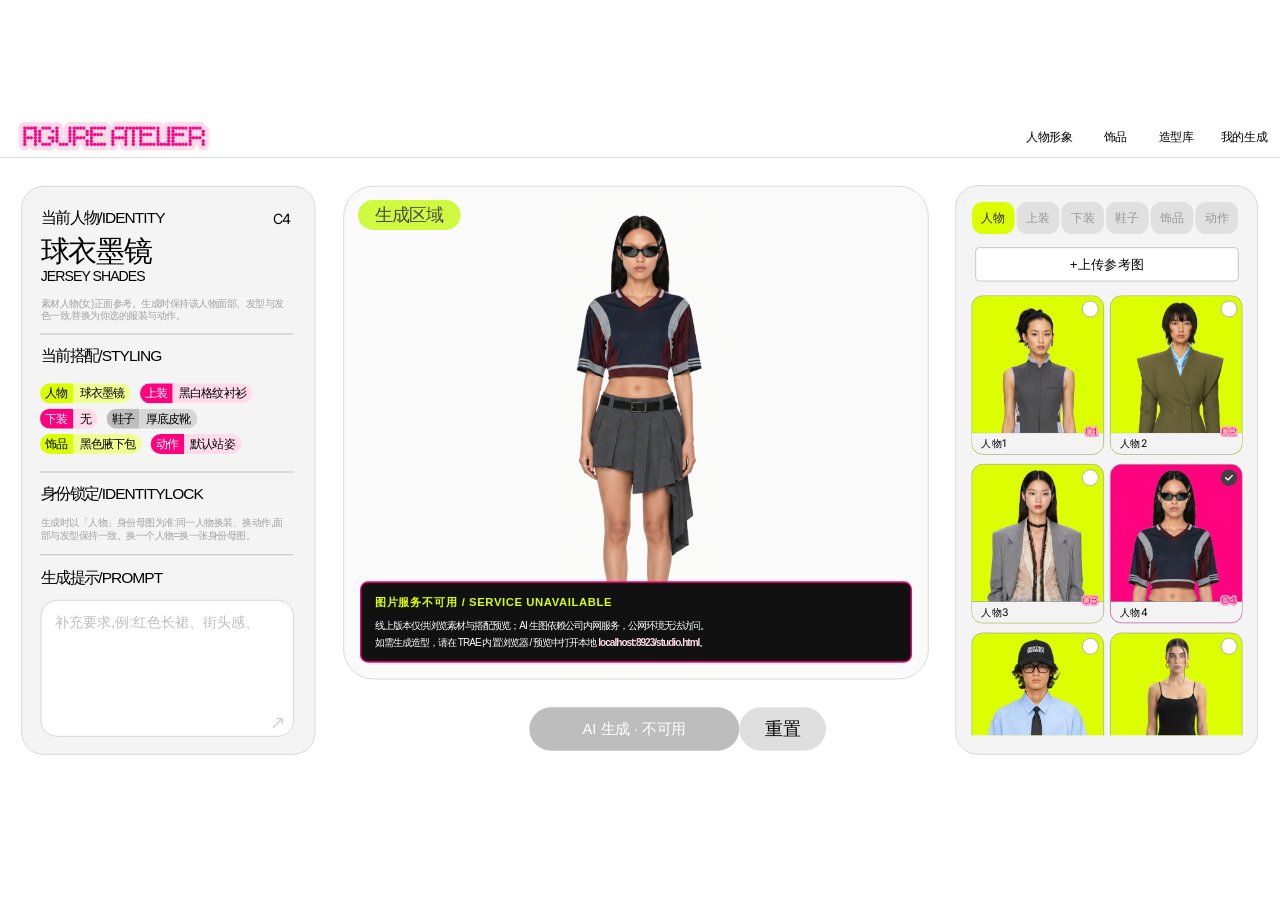
==== studio.html @ 734ce67c "服装拆分为「上装」「下装」两个板块，支持上下装自由组合 - 素材库 24 件服装按属性分为 17 件上装、7 件下装，各板块独立单选 - 短语表拆为 TOP_PHRASES/BOTTOM_PHRASE" ====
<!DOCTYPE html>
<html lang="zh-CN">
<head>
    <meta charset="UTF-8">
    <meta name="viewport" content="width=device-width, initial-scale=1.0">
    <title>生成工作室 — FIGURE ATELIER</title>
    <link rel="preconnect" href="https://fonts.googleapis.com">
    <link rel="preconnect" href="https://fonts.gstatic.com" crossorigin>
    <link href="https://fonts.googleapis.com/css2?family=Covered+By+Your+Grace&family=Inter:wght@400;500;700&family=Silkscreen:wght@400;700&display=swap" rel="stylesheet">
    <link rel="stylesheet" href="studio.css?v=8">
</head>
<body>

<div class="stage" id="stage">

    <!-- ===== 顶栏 ===== -->
    <a class="nav-logo" href="atelier.html" aria-label="返回首页 FIGURE ATELIER"><img src="images/figma-home/nav_logo.png" alt="FIGURE ATELIER"></a>
    <a class="nav-link" style="left:1539px" href="atelier.html#people">人物形象</a>
    <a class="nav-link" style="left:1655.5px" href="atelier.html#accessories">饰品</a>
    <a class="nav-link" style="left:1737.8px" href="atelier.html#accessories">造型库</a>
    <a class="nav-link" style="left:1831px" href="#" id="navMine">我的生成</a>
    <div class="nav-line"></div>

    <!-- ===== 左栏：人物信息 / 搭配 / 提示 ===== -->
    <section class="panel-card left-card">
        <div class="lp-label" style="top:30.1px">当前人物/IDENTITY</div>
        <span class="lp-no" id="lookNo">C4</span>
        <div class="lp-name" id="lookName">球衣墨镜</div>
        <div class="lp-en" id="lookEn">JERSEY SHADES</div>
        <p class="lp-desc" id="lookDesc" style="top:165.1px"></p>

        <div class="lp-hr" style="top:220px"></div>
        <div class="lp-label" style="top:238px">当前搭配/STYLING</div>
        <div class="chip-row" id="chipRow"></div>

        <div class="lp-hr" style="top:427px"></div>
        <div class="lp-label" style="top:445px">身份锁定/IDENTITYLOCK</div>
        <p class="lp-desc" style="top:494px;width:365px">生成时以「人物」身份母图为准:同一人物换装、换动作,面部与发型保持一致。换一个人物=换一张身份母图。</p>

        <div class="lp-hr" style="top:551px"></div>
        <div class="lp-label" style="top:570px">生成提示/PROMPT</div>
        <textarea class="prompt-input" id="promptInput" placeholder="补充要求,例:红色长裙、街头感、"></textarea>
        <svg class="prompt-arrow" width="18" height="19" viewBox="0 0 18 19" fill="none">
            <path d="M2 16.5 L15.5 3" stroke="#CCCCCC" stroke-width="2" stroke-linecap="round"/>
            <path d="M7.5 3 H15.5 V11" stroke="#CCCCCC" stroke-width="2" stroke-linecap="round" stroke-linejoin="round"/>
        </svg>
    </section>

    <!-- ===== 中栏：生成区 ===== -->
    <section class="panel-card stage-card">
        <div class="stage-tag">生成区域</div>
        <div class="stage-img-wrap">
            <img class="stage-img" id="stageImg" src="" alt="当前人物造型">
        </div>

        <div class="stage-overlay" id="overlay">
            <div class="scan-frame">
                <div class="scan-line"></div>
            </div>
            <div class="gen-label">
                GENERATING
                <span class="cn" id="genCn">人物换装生成中…</span>
            </div>
        </div>

        <div class="history-bar" id="historyBar"></div>

        <div class="svc-warn" id="svcWarn" hidden>
            <div class="svc-warn-title">图片服务不可用 / SERVICE UNAVAILABLE</div>
            <div id="svcWarnBody">
                当前浏览器无法访问 AI 图片生成服务。<br>
                请在 <b>TRAE 内置浏览器 / 预览</b> 中打开 <b>localhost:8923/studio.html</b> 使用生成功能。
            </div>
        </div>
    </section>

    <button class="act-btn gen-btn" id="genBtn" type="button">生成造型</button>
    <button class="act-btn reset-btn" id="resetBtn" type="button">重置</button>

    <!-- ===== 右栏：资源库 ===== -->
    <section class="panel-card right-card">
        <div class="lib-tabs" id="libTabs">
            <button class="lib-tab" style="left:24px" data-tab="person" type="button">人物</button>
            <button class="lib-tab" style="left:91px" data-tab="top" type="button">上装</button>
            <button class="lib-tab" style="left:158px" data-tab="bottom" type="button">下装</button>
            <button class="lib-tab" style="left:225px" data-tab="shoes" type="button">鞋子</button>
            <button class="lib-tab" style="left:292px" data-tab="accessory" type="button">饰品</button>
            <button class="lib-tab" style="left:359px" data-tab="pose" type="button">动作</button>
        </div>
        <button class="lib-upload-btn" id="libUploadBtn" type="button">+上传参考图</button>
        <input type="file" id="libFileInput" accept="image/*" multiple hidden>
        <div class="lib-grid" id="libGrid"></div>
    </section>

</div>

<script src="atelier-data.js?v=9"></script>
<script src="studio.js?v=17"></script>
<script>
    (function () {
        var DESIGN_W = 1920, DESIGN_H = 1002;
        function fit() {
            var s = Math.min(window.innerWidth / DESIGN_W, window.innerHeight / DESIGN_H, 1);
            var stage = document.getElementById('stage');
            stage.style.transform = 'translate(-50%, -50%) scale(' + s + ')';
            stage.style.left = '50%';
            stage.style.top = '50%';
            stage.style.marginLeft = '0';
        }
        window.addEventListener('resize', fit);
        fit();
    })();
</script>
</body>
</html>
---- studio.css ----
/* ============================================================
   FIGURE ATELIER — 生成工作室 studio.css
   按 Figma「生成页面」18:1319 (1920×1002) 1:1 复刻
   ============================================================ */

:root {
    --acid: #DBFE01;
    --acid-soft: #EFFF92;
    --acid-tab: #DBFE04;
    --acid-tag: #D0FA3F;
    --pink: #FF007F;
    --pink-soft: #FFDBE9;
    --ink: #000000;
    --card: #F4F4F4;
    --card-line: #C7C7C7;
    --stage-bg: #FAFAFA;
    --chip-grey: #BDBDBD;
    --chip-grey-soft: #D7D7D7;
    --tab-off: #E0E0E0;
    --reset: #DEDEDE;
    --foot: #F3F3F3;
    --desc: #A1A1A1;
    --font-sans: 'PingFang SC', 'Hiragino Sans GB', -apple-system, 'Microsoft YaHei', sans-serif;
    --font-inter: 'Inter', 'PingFang SC', sans-serif;
    --font-hand: 'Covered By Your Grace', 'PingFang SC', cursive;
}

* { margin: 0; padding: 0; box-sizing: border-box; }

html, body {
    background: #FFFFFF;
    font-family: var(--font-sans);
    letter-spacing: -0.09em;
    color: var(--ink);
    overflow: hidden;
    width: 100%;
    height: 100%;
}

button { font-family: inherit; cursor: pointer; }
a { text-decoration: none; color: inherit; }

/* ===== 固定画布 + 等比缩放 ===== */
.stage {
    position: absolute;
    left: 50%;
    top: 50%;
    width: 1920px;
    height: 1002px;
    transform-origin: center center;
}

/* ===== 顶栏 ===== */
.nav-logo {
    position: absolute;
    left: 28px;
    top: 9px;
    width: 285.5px;
    height: 43px;
    z-index: 5;
    display: block;
    cursor: pointer;
}
.nav-logo img {
    display: block;
    width: 100%;
    height: 100%;
    transition: opacity 0.15s ease;
}
.nav-logo:hover img { opacity: 0.7; }

.nav-link {
    position: absolute;
    top: 18.5px;
    font-size: 18.5px;
    line-height: 25px;
    font-weight: 400;
    color: var(--ink);
    white-space: nowrap;
}
.nav-link:hover { color: var(--pink); }

.nav-line {
    position: absolute;
    left: -16px;
    top: 62px;
    width: 1940px;
    height: 1px;
    background: #CDCDCD;
}

/* ===== 三栏卡片 ===== */
.panel-card {
    position: absolute;
    background: var(--card);
    border: 1px solid var(--card-line);
}

.left-card {
    left: 32px;
    top: 105px;
    width: 441px;
    height: 853px;
    border-radius: 33px;
}

.stage-card {
    left: 515px;
    top: 105px;
    width: 878px;
    height: 740px;
    background: var(--stage-bg);
    border-radius: 45px;
    overflow: hidden;
}

.right-card {
    left: 1433px;
    top: 104px;
    width: 454px;
    height: 854px;
    border-radius: 34px;
}

/* ===== 左栏：当前人物 ===== */
.lp-label {
    position: absolute;
    left: 28.2px;
    font-size: 23.26px;
    line-height: 32.6px;
    font-weight: 400;
    color: var(--ink);
    white-space: nowrap;
}

.lp-no {
    position: absolute;
    top: 35.9px;
    right: 38px;
    font-family: var(--font-inter);
    font-size: 21.14px;
    line-height: 25.6px;
    color: var(--ink);
}

.lp-name {
    position: absolute;
    left: 28.2px;
    top: 67px;
    font-size: 43.1px;
    line-height: 60.3px;
    font-weight: 500;
    color: var(--ink);
    white-space: nowrap;
}

.lp-en {
    position: absolute;
    left: 28.2px;
    top: 119.5px;
    font-size: 21.14px;
    line-height: 29.6px;
    font-weight: 400;
    color: var(--ink);
    white-space: nowrap;
}

.lp-desc {
    position: absolute;
    left: 28px;
    width: 375px;
    font-size: 15px;
    line-height: 19.3px;
    letter-spacing: -0.05em;
    font-weight: 400;
    color: #A2A2A2;
}

.lp-hr {
    position: absolute;
    left: 27.2px;
    width: 380.3px;
    height: 2px;
    background: #CCCCCC;
}

/* ===== chips 当前搭配 ===== */
.chip-row {
    position: absolute;
    left: 27px;
    top: 294.6px;
    width: 385px;
    display: flex;
    flex-wrap: wrap;
    gap: 8px 13.8px;
}

.chip {
    display: inline-flex;
    height: 30px;
    border-radius: 15px;
    overflow: hidden;
    font-size: 18px;
    line-height: 30px;
    font-weight: 400;
}
.chip .k {
    width: 49.5px;
    text-align: center;
    flex: none;
}
.chip .v {
    padding: 0 10px;
    white-space: nowrap;
}

.chip-person .k,
.chip-accessory .k { background: var(--acid); color: var(--ink); }
.chip-person .v,
.chip-accessory .v { background: var(--acid-soft); color: var(--ink); }

.chip-top .k,
.chip-bottom .k,
.chip-pose .k { background: var(--pink); color: #FFFFFF; }
.chip-top .v,
.chip-bottom .v,
.chip-pose .v { background: var(--pink-soft); color: var(--ink); }

.chip-shoes .k { background: var(--chip-grey); color: var(--ink); }
.chip-shoes .v { background: var(--chip-grey-soft); color: var(--ink); }

/* ===== 提示输入框 ===== */
.prompt-input {
    position: absolute;
    left: 28px;
    top: 620px;
    width: 380px;
    height: 205px;
    background: #FFFFFF;
    border: 1px solid #C5C5C5;
    border-radius: 24px;
    padding: 17px 21px;
    font-family: inherit;
    font-size: 21px;
    line-height: 29.4px;
    color: var(--ink);
    outline: none;
    resize: none;
}
.prompt-input::placeholder { color: #BDBDBD; }
.prompt-input:focus { border-color: var(--pink); }

.prompt-arrow {
    position: absolute;
    left: 375px;
    top: 795px;
    width: 17.5px;
    height: 18.5px;
    z-index: 3;
    pointer-events: none;
}

/* ===== 中栏：生成区 ===== */
.stage-tag {
    position: absolute;
    left: 21px;
    top: 20px;
    width: 154px;
    height: 45px;
    background: var(--acid-tag);
    border-radius: 22.5px;
    font-size: 26.7px;
    line-height: 45px;
    text-align: center;
    color: #4B4B4B;
    z-index: 4;
}

.stage-img-wrap {
    position: absolute;
    left: 321px;
    top: 13px;
    width: 255px;
    height: 727px;
    z-index: 2;
    transition: left 0.25s ease, top 0.25s ease, width 0.25s ease, height 0.25s ease, transform 0.25s ease;
}
.stage-img {
    width: 100%;
    height: 100%;
    object-fit: contain;
    display: block;
}

/* AI 生成结果：3:4 大图居中于生成卡（卡 878×740） */
.stage-img-wrap.is-gen {
    left: 50%;
    top: 50%;
    width: 525px;
    height: 700px;
    transform: translate(-50%, -50%);
}

/* 生成中遮罩 */
.stage-overlay {
    position: absolute;
    inset: 0;
    background: rgba(250, 250, 250, 0.92);
    display: none;
    align-items: center;
    justify-content: center;
    flex-direction: column;
    gap: 24px;
    z-index: 10;
}
.stage-overlay.visible { display: flex; }

.scan-frame {
    width: 280px;
    height: 420px;
    border: 2px solid var(--pink);
    border-radius: 24px;
    position: relative;
    overflow: hidden;
}
.scan-line {
    position: absolute;
    left: 0;
    right: 0;
    height: 4px;
    background: var(--acid);
    animation: scan 1.4s ease-in-out infinite alternate;
}
@keyframes scan {
    from { top: 8px; }
    to { top: 408px; }
}

.gen-label {
    font-family: var(--font-inter);
    font-size: 22px;
    font-weight: 700;
    letter-spacing: 0.18em;
    color: var(--pink);
    text-align: center;
}
.gen-label .cn {
    display: block;
    font-family: var(--font-sans);
    font-size: 18px;
    font-weight: 400;
    letter-spacing: 0.08em;
    color: var(--ink);
    margin-top: 6px;
}

/* 历史记录：中栏左侧竖排缩略图 */
.history-bar {
    position: absolute;
    left: 35px;
    top: 99px;
    display: flex;
    flex-direction: column;
    gap: 14px;
    align-items: flex-start;
    z-index: 5;
    pointer-events: none;
    max-height: 620px;
    overflow-y: auto;
    overflow-x: hidden;
}
.history-bar:not(.has-list) { display: none; }
.history-bar.has-list { pointer-events: auto; }
.history-thumb {
    position: relative;
    width: 123px;
    height: 138px;
    border: 1px solid #9F9F9F;
    border-radius: 10px;
    overflow: hidden;
    background: #EAEAEA;
    padding: 0;
    flex: none;
}
.history-thumb img { width: 100%; height: 100%; object-fit: cover; }
.history-thumb.active { border: 2px solid var(--pink); }
.thumb-tag { display: none; }

/* 服务警告 */
.svc-warn {
    position: absolute;
    left: 24px;
    right: 24px;
    bottom: 24px;
    background: #111111;
    border: 2px solid var(--pink);
    color: #FFFFFF;
    padding: 16px 20px;
    border-radius: 12px;
    z-index: 20;
    font-size: 15px;
    line-height: 1.7;
}
.svc-warn-title {
    color: var(--acid);
    font-weight: 700;
    font-size: 17px;
    margin-bottom: 6px;
    letter-spacing: 0.05em;
}
.svc-warn b { color: var(--pink-soft); }

/* ===== 底部按钮 ===== */
.act-btn {
    position: absolute;
    top: 887px;
    height: 65px;
    border: none;
    border-radius: 32.5px;
    font-size: 26.5px;
    line-height: 65px;
    text-align: center;
    z-index: 6;
}
.act-btn:disabled { opacity: 0.6; cursor: wait; }

.gen-btn {
    left: 794px;
    width: 315px;
    background: var(--pink);
    color: #FFFFFF;
    font-weight: 500;
}
.gen-btn:hover:not(:disabled) { background: #e60073; }
.gen-btn.is-offline {
    background: var(--chip-grey);
    color: #FFFFFF;
    opacity: 1;
    cursor: not-allowed;
    font-size: 22px;
}
.gen-btn.is-offline:hover { background: var(--chip-grey); }

.reset-btn {
    left: 1109px;
    width: 130px;
    background: var(--reset);
    color: var(--ink);
    font-weight: 300;
}
.reset-btn:hover { background: #cfcfcf; }

/* ===== 右栏：资源库 ===== */
.lib-tab {
    position: absolute;
    top: 24px;
    width: 64px;
    height: 48px;
    border: none;
    border-radius: 16px;
    background: var(--tab-off);
    color: #979797;
    font-size: 18px;
    line-height: 23px;
    font-weight: 400;
}
.lib-tab.active {
    background: var(--acid-tab);
    color: #282828;
}

.lib-upload-btn {
    position: absolute;
    left: 29px;
    top: 92px;
    width: 395px;
    height: 51px;
    background: #FFFFFF;
    border: 1px solid #B0B0B0;
    border-radius: 6px;
    font-size: 20px;
    line-height: 49px;
    color: var(--ink);
    text-align: center;
    padding: 0;
}
.lib-upload-btn:hover { border-color: var(--pink); color: var(--pink); }

.lib-grid {
    position: absolute;
    left: 23px;
    top: 164px;
    width: 407px;
    height: 660px;
    display: grid;
    grid-template-columns: 198.8px 198.8px;
    gap: 14px 9px;
    align-content: start;
    overflow-y: auto;
    overflow-x: hidden;
    padding-right: 4px;
}
.lib-grid::-webkit-scrollbar { width: 5px; }
.lib-grid::-webkit-scrollbar-thumb { background: #C7C7C7; border-radius: 3px; }

/* 库卡片 */
.lib-item {
    position: relative;
    width: 198.8px;
    height: 239.1px;
    border: 0.5px solid #9F9F9F;
    border-radius: 17.2px;
    background: var(--acid);
    overflow: hidden;
    padding: 0;
    flex: none;
}
.lib-item.active { background: var(--pink); }

.lib-item-img {
    position: absolute;
    left: 6px;
    top: 7px;
    width: 186px;
    height: 199.5px;
    z-index: 1;
}
.lib-item-img img {
    width: 100%;
    height: 100%;
    object-fit: contain;
    display: block;
}

.lib-item-foot {
    position: absolute;
    left: 0;
    bottom: 0;
    width: 100%;
    height: 32.5px;
    background: var(--foot);
    border-top: 0.5px solid #828282;
    border-radius: 0 0 16.2px 16.2px;
    z-index: 2;
}

.lib-item-name {
    position: absolute;
    left: 13.7px;
    bottom: 6.5px;
    font-family: var(--font-inter);
    font-size: 15.7px;
    line-height: 19px;
    font-weight: 400;
    color: var(--ink);
    z-index: 3;
    white-space: nowrap;
}
.lib-item-name .en { display: none; }

.lib-item-no {
    position: absolute;
    right: 6px;
    bottom: 24.8px;
    height: 17.8px;
    width: auto;
    z-index: 4;
    pointer-events: none;
}
.lib-item-no-txt {
    font-family: 'Silkscreen', var(--font-inter);
    font-weight: 700;
    font-size: 13px;
    color: var(--pink);
    -webkit-text-stroke: 1px #FDA3C6;
    paint-order: stroke fill;
    line-height: 17.8px;
}

.item-check {
    position: absolute;
    right: 7px;
    top: 7px;
    width: 24.9px;
    height: 24.9px;
    border-radius: 50%;
    background: #FFFFFF;
    border: 0.5px solid #959595;
    z-index: 5;
    display: flex;
    align-items: center;
    justify-content: center;
    padding: 0;
}
.item-check svg { display: none; }
.lib-item.active .item-check {
    background: #424242;
    border-color: #424242;
}
.lib-item.active .item-check svg { display: block; }

/* “无 / 保持原样”卡片 */
.lib-item.lib-none { background: #EAEAEA; }
.lib-none-inner {
    position: absolute;
    left: 0;
    right: 0;
    top: 0;
    height: calc(100% - 32.5px);
    display: flex;
    align-items: center;
    justify-content: center;
    z-index: 1;
}
.lib-none-word {
    font-size: 46px;
    font-weight: 500;
    line-height: 1;
    color: #9F9F9F;
}
.lib-item.lib-none.active { background: var(--pink); }
.lib-item.lib-none.active .lib-none-word { color: #FFFFFF; }

/* 非人物 tab 的单品卡：图片区域更大 */
.lib-item.pose .lib-item-img,
.lib-item:not(.person) .lib-item-img {
    left: 10px;
    top: 12px;
    width: 178px;
    height: 184px;
}
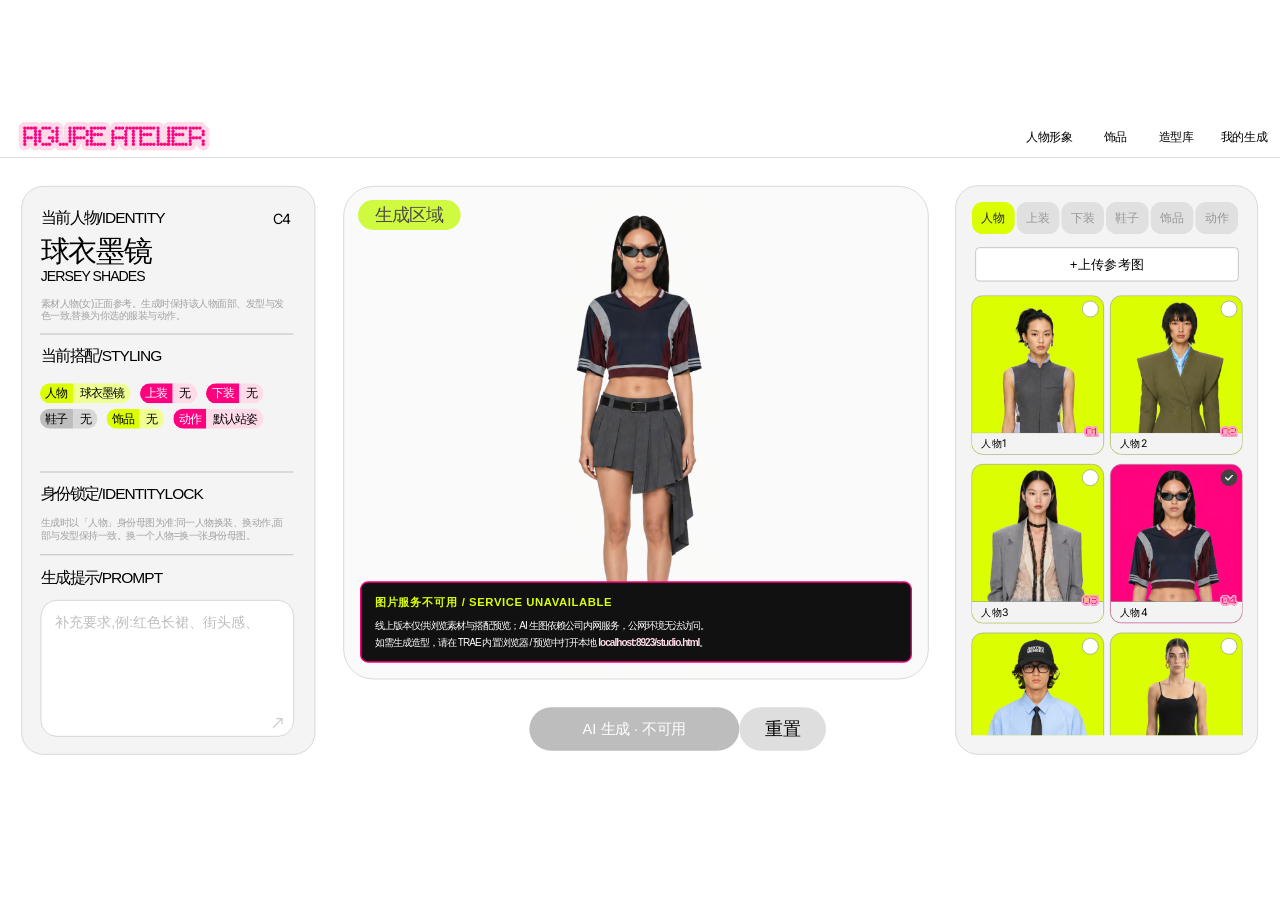
==== commit 95f9ee57: "初始搭配默认全部为「无」：打开/重置时仅保留人物，上装/下装/鞋子/饰品/动作均不预选 选「无」时提示词自动回退角色自带穿着（defaultWear），故初始生成仍保持 角色原始造型；同时取消造型链接" ====
--- a/studio.html
+++ b/studio.html
@@ -95,7 +95,7 @@
 </div>
 
 <script src="atelier-data.js?v=9"></script>
-<script src="studio.js?v=17"></script>
+<script src="studio.js?v=18"></script>
 <script>
     (function () {
         var DESIGN_W = 1920, DESIGN_H = 1002;
